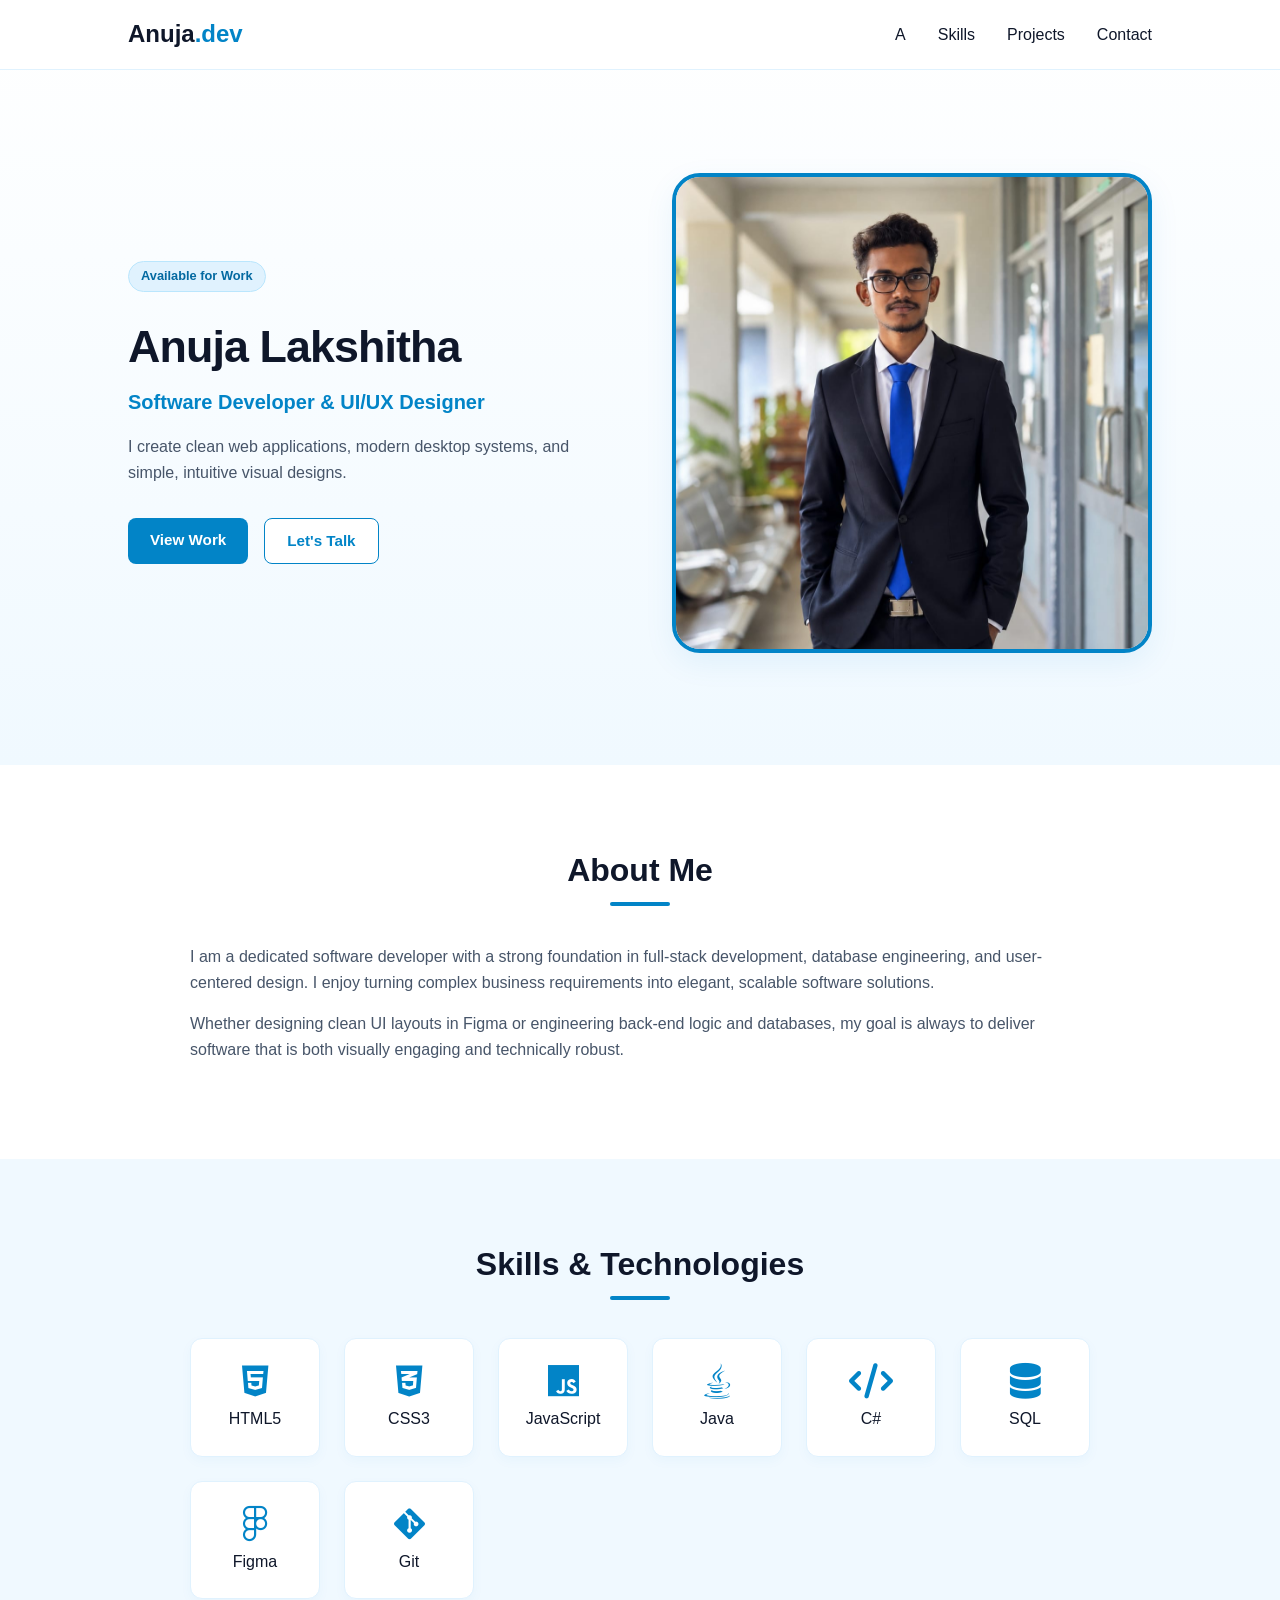
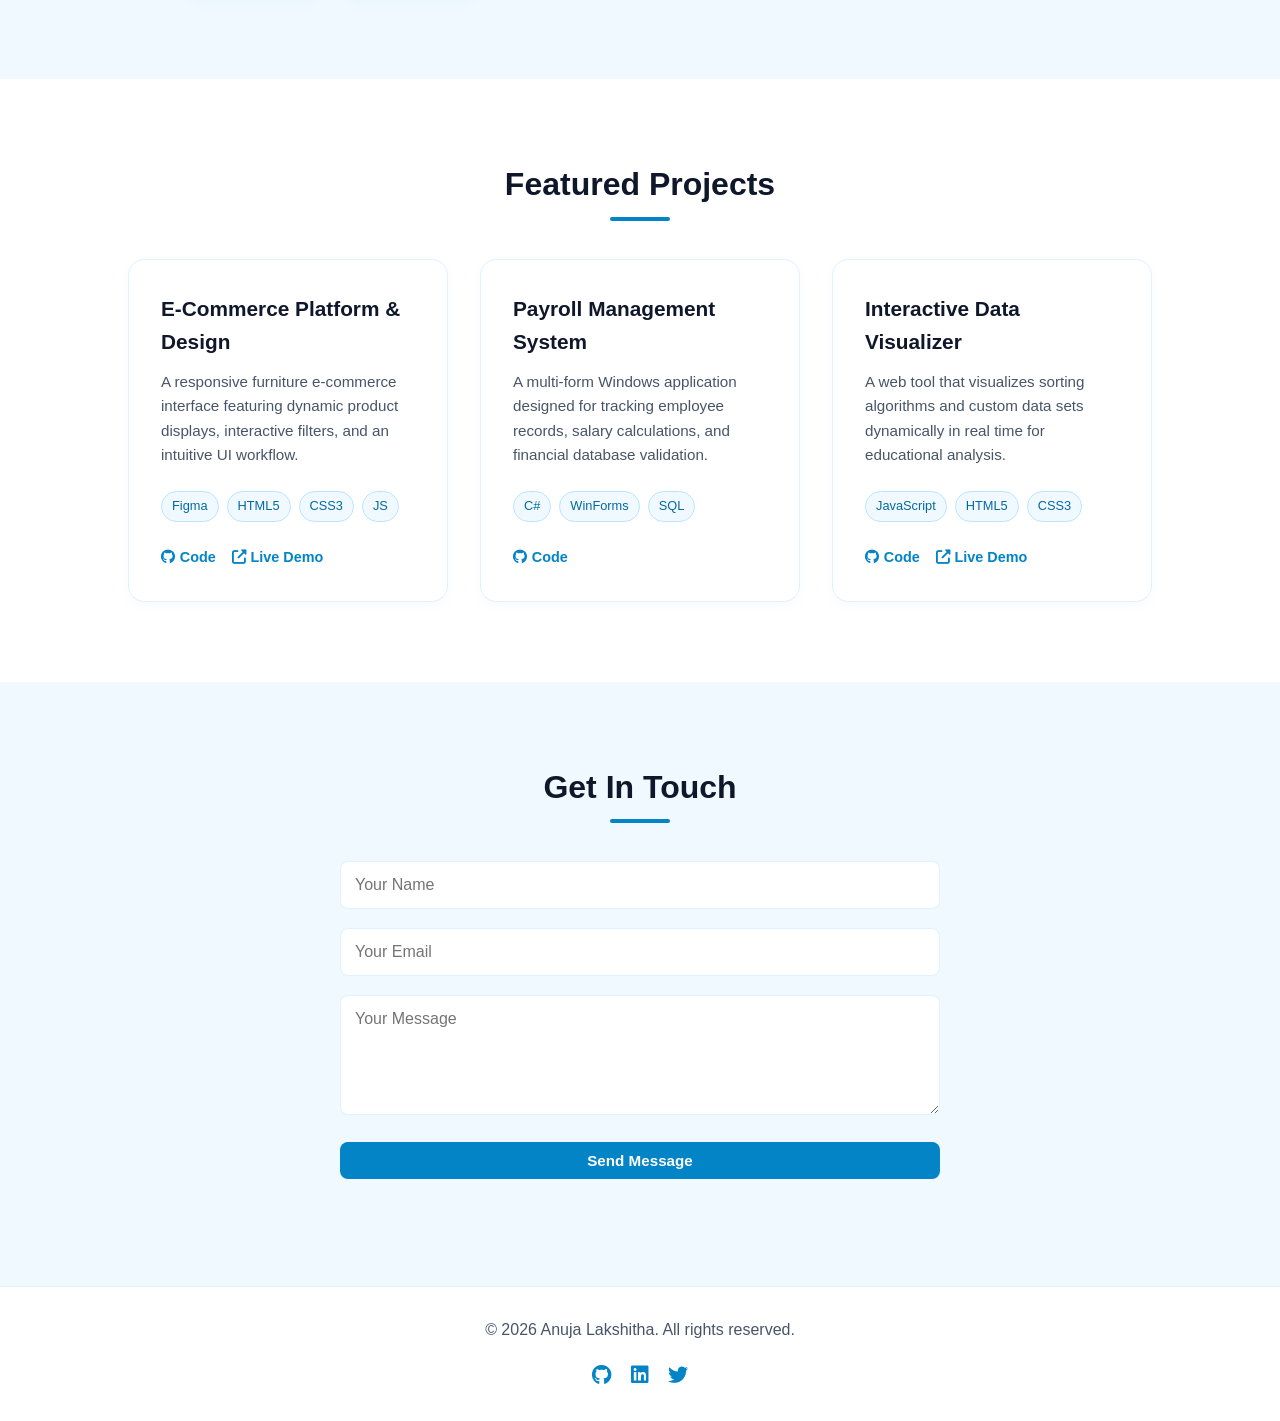
==== portfolio.html @ 323784c6 "first commit" ====
<!DOCTYPE html>
<html lang="en">
<head>
  <meta charset="UTF-8">
  <meta name="viewport" content="width=device-width, initial-scale=1.0">
  <title>Anuja Lakshitha | Developer & UI/UX Designer</title>
  
  <!-- CSS Stylesheet -->
  <link rel="stylesheet" href="portfolio.css">
  
  <!-- Font Awesome Icons -->
  <link rel="stylesheet" href="https://cdnjs.cloudflare.com/ajax/libs/font-awesome/6.4.0/css/all.min.css">
</head>
<body>

  <!-- Navigation Bar -->
  <header class="navbar">
    <a href="#hero" class="logo">Anuja<span class="highlight">.dev</span></a>
    <nav>
      <ul class="nav-links" id="nav-links">
        <li><a href="#about">A</a></li>
        <li><a href="#skills">Skills</a></li>
        <li><a href="#projects">Projects</a></li>
        <li><a href="#contact">Contact</a></li>
      </ul>
    </nav>
    <div class="hamburger" id="hamburger">
      <i class="fas fa-bars"></i>
    </div>
  </header>

  <!-- Hero Section -->
  <section id="hero" class="hero">
    <div class="hero-container">
      
      <!-- Text Content -->
      <div class="hero-content">
        <span class="hero-badge">Available for Work</span>
        <h1>Anuja Lakshitha</h1>
        <p class="tagline">Software Developer & UI/UX Designer</p>
        <p class="hero-desc">
          I create clean web applications, modern desktop systems, and simple, intuitive visual designs.
        </p>
        <div class="hero-actions">
          <a href="#projects" class="btn primary-btn">View Work</a>
          <a href="#contact" class="btn outline-btn">Let's Talk</a>
        </div>
      </div>

      <!-- Doubled Hero DP Card -->
      <div class="dp-card">
        <img src="Anuja.jpeg" alt="Anuja Lakshitha" class="dp-img">
      </div>

    </div>
  </section>

  <!-- About Me Section -->
  <section id="about" class="section">
    <h2 class="section-title">About Me</h2>
    <div class="about-container">
      <div class="about-text">
        <p>
          I am a dedicated software developer with a strong foundation in full-stack development, database engineering, and user-centered design. I enjoy turning complex business requirements into elegant, scalable software solutions.
        </p>
        <p>
          Whether designing clean UI layouts in Figma or engineering back-end logic and databases, my goal is always to deliver software that is both visually engaging and technically robust.
        </p>
      </div>
    </div>
  </section>

  <!-- Skills & Technologies -->
  <section id="skills" class="section bg-alt">
    <h2 class="section-title">Skills & Technologies</h2>
    <div class="skills-grid">
      <div class="skill-card"><i class="fab fa-html5"></i><span>HTML5</span></div>
      <div class="skill-card"><i class="fab fa-css3-alt"></i><span>CSS3</span></div>
      <div class="skill-card"><i class="fab fa-js"></i><span>JavaScript</span></div>
      <div class="skill-card"><i class="fab fa-java"></i><span>Java</span></div>
      <div class="skill-card"><i class="fas fa-code"></i><span>C#</span></div>
      <div class="skill-card"><i class="fas fa-database"></i><span>SQL</span></div>
      <div class="skill-card"><i class="fab fa-figma"></i><span>Figma</span></div>
      <div class="skill-card"><i class="fab fa-git-alt"></i><span>Git</span></div>
    </div>
  </section>

  <!-- Featured Projects -->
  <section id="projects" class="section">
    <h2 class="section-title">Featured Projects</h2>
    <div class="projects-grid">
      
      <!-- Project Card 1 -->
      <div class="project-card">
        <div class="project-info">
          <h3>E-Commerce Platform & Design</h3>
          <p>A responsive furniture e-commerce interface featuring dynamic product displays, interactive filters, and an intuitive UI workflow.</p>
          <div class="tech-tags">
            <span>Figma</span>
            <span>HTML5</span>
            <span>CSS3</span>
            <span>JS</span>
          </div>
          <div class="project-links">
            <a href="#" class="project-btn"><i class="fab fa-github"></i> Code</a>
            <a href="#" class="project-btn"><i class="fas fa-external-link-alt"></i> Live Demo</a>
          </div>
        </div>
      </div>

      <!-- Project Card 2 -->
      <div class="project-card">
        <div class="project-info">
          <h3>Payroll Management System</h3>
          <p>A multi-form Windows application designed for tracking employee records, salary calculations, and financial database validation.</p>
          <div class="tech-tags">
            <span>C#</span>
            <span>WinForms</span>
            <span>SQL</span>
          </div>
          <div class="project-links">
            <a href="#" class="project-btn"><i class="fab fa-github"></i> Code</a>
          </div>
        </div>
      </div>

      <!-- Project Card 3 -->
      <div class="project-card">
        <div class="project-info">
          <h3>Interactive Data Visualizer</h3>
          <p>A web tool that visualizes sorting algorithms and custom data sets dynamically in real time for educational analysis.</p>
          <div class="tech-tags">
            <span>JavaScript</span>
            <span>HTML5</span>
            <span>CSS3</span>
          </div>
          <div class="project-links">
            <a href="#" class="project-btn"><i class="fab fa-github"></i> Code</a>
            <a href="#" class="project-btn"><i class="fas fa-external-link-alt"></i> Live Demo</a>
          </div>
        </div>
      </div>

    </div>
  </section>

  <!-- Contact Section -->
  <section id="contact" class="section bg-alt">
    <h2 class="section-title">Get In Touch</h2>
    <div class="contact-container">
      <form id="contact-form" class="contact-form">
        <div class="form-group">
          <input type="text" id="name" placeholder="Your Name" required>
        </div>
        <div class="form-group">
          <input type="email" id="email" placeholder="Your Email" required>
        </div>
        <div class="form-group">
          <textarea id="message" rows="5" placeholder="Your Message" required></textarea>
        </div>
        <button type="submit" class="btn primary-btn btn-block">Send Message</button>
        <p id="form-status" class="form-status"></p>
      </form>
    </div>
  </section>

  <!-- Footer -->
  <footer>
    <p>&copy; 2026 Anuja Lakshitha. All rights reserved.</p>
    <div class="social-links">
      <a href="#" aria-label="GitHub"><i class="fab fa-github"></i></a>
      <a href="#" aria-label="LinkedIn"><i class="fab fa-linkedin"></i></a>
      <a href="#" aria-label="Twitter"><i class="fab fa-twitter"></i></a>
    </div>
  </footer>

  <!-- JavaScript File -->
  <script src="script.js"></script>
</body>
</html>
---- portfolio.css ----
/* ==========================================================================
   Global Reset & Color Variables (Blue & White Mix Theme)
   ========================================================================== */
:root {
  --primary-color: #0284c7;       /* Vibrant Sky Blue */
  --primary-hover: #0369a1;       /* Deep Royal Blue */
  --bg-color: #ffffff;            /* Pure White */
  --bg-alt: #f0f9ff;             /* Ice / Soft Blue Tint */
  --text-color: #0f172a;          /* Dark Slate Text */
  --text-light: #475569;         /* Medium Gray Text */
  --card-bg: #ffffff;           /* White Card Background */
  --border-color: #e0f2fe;       /* Light Blue Border */
  --shadow: 0 10px 30px rgba(2, 132, 199, 0.08); /* Soft Blue Tint Shadow */
  --transition: all 0.3s ease;
}

* {
  margin: 0;
  padding: 0;
  box-sizing: border-box;
}

html {
  scroll-behavior: smooth;
  font-family: 'Segoe UI', Tahoma, Geneva, Verdana, sans-serif;
  color: var(--text-color);
  background-color: var(--bg-color);
}

body {
  line-height: 1.6;
}

/* ==========================================================================
   Navigation
   ========================================================================== */
.navbar {
  position: fixed;
  top: 0;
  width: 100%;
  height: 70px;
  background: rgba(255, 255, 255, 0.95);
  backdrop-filter: blur(8px);
  display: flex;
  justify-content: space-between;
  align-items: center;
  padding: 0 10%;
  z-index: 1000;
  border-bottom: 1px solid var(--border-color);
  transition: var(--transition);
}

.navbar.scrolled {
  box-shadow: 0 4px 20px rgba(2, 132, 199, 0.1);
}

.logo {
  font-size: 1.5rem;
  font-weight: 700;
  text-decoration: none;
  color: var(--text-color);
}

.highlight {
  color: var(--primary-color);
}

.nav-links {
  display: flex;
  list-style: none;
  gap: 2rem;
}

.nav-links a {
  text-decoration: none;
  color: var(--text-color);
  font-weight: 500;
  transition: var(--transition);
}

.nav-links a:hover {
  color: var(--primary-color);
}

.hamburger {
  display: none;
  font-size: 1.5rem;
  color: var(--primary-color);
  cursor: pointer;
}

/* ==========================================================================
   Hero Section (2x Doubled DP Size)
   ========================================================================== */
.hero {
  min-height: 85vh;
  display: flex;
  align-items: center;
  padding: 120px 10% 60px;
  background: linear-gradient(180deg, #ffffff 0%, var(--bg-alt) 100%);
}

.hero-container {
  display: flex;
  align-items: center;
  justify-content: space-between;
  width: 100%;
  max-width: 1200px;
  margin: 0 auto;
  gap: 3rem;
}

.hero-content {
  max-width: 540px;
}

.hero-badge {
  display: inline-block;
  font-size: 0.8rem;
  font-weight: 600;
  color: var(--primary-hover);
  background-color: #e0f2fe;
  border: 1px solid #bae6fd;
  padding: 4px 12px;
  border-radius: 20px;
  margin-bottom: 1.2rem;
}

.hero-content h1 {
  font-size: 2.8rem;
  font-weight: 700;
  color: var(--text-color);
  letter-spacing: -0.02em;
  margin-bottom: 0.25rem;
}

.tagline {
  font-size: 1.25rem;
  font-weight: 600;
  color: var(--primary-color);
  margin-bottom: 1rem;
}

.hero-desc {
  font-size: 1rem;
  color: var(--text-light);
  line-height: 1.6;
  margin-bottom: 2rem;
}

.hero-actions {
  display: flex;
  gap: 1rem;
}

.btn {
  padding: 10px 22px;
  font-size: 0.95rem;
  font-weight: 600;
  border-radius: 8px;
  text-decoration: none;
  transition: var(--transition);
  display: inline-block;
  cursor: pointer;
  border: none;
}

.primary-btn {
  background-color: var(--primary-color);
  color: #ffffff;
}

.primary-btn:hover {
  background-color: var(--primary-hover);
  box-shadow: 0 4px 12px rgba(2, 132, 199, 0.3);
}

.outline-btn {
  background-color: #ffffff;
  color: var(--primary-color);
  border: 1px solid var(--primary-color);
}

.outline-btn:hover {
  background-color: #e0f2fe;
}

/* 2x Large Hero DP Card */
.dp-card {
  width: 480px;
  height: 480px;
  border-radius: 28px;
  overflow: hidden;
  box-shadow: var(--shadow);
  border: 4px solid var(--primary-color);
  flex-shrink: 0;
  background-color: #ffffff;
}

.dp-img {
  width: 100%;
  height: 100%;
  object-fit: cover;
}

/* ==========================================================================
   Sections Common Styling
   ========================================================================== */
.section {
  padding: 80px 10%;
}

.bg-alt {
  background-color: var(--bg-alt);
}

.section-title {
  text-align: center;
  font-size: 2rem;
  margin-bottom: 3rem;
  position: relative;
  color: var(--text-color);
}

.section-title::after {
  content: '';
  width: 60px;
  height: 4px;
  background-color: var(--primary-color);
  position: absolute;
  bottom: -10px;
  left: 50%;
  transform: translateX(-50%);
  border-radius: 2px;
}

/* ==========================================================================
   About Section (Standard DP Size)
   ========================================================================== */
.about-container {
  display: flex;
  align-items: center;
  gap: 2.5rem;
  max-width: 900px;
  margin: 0 auto;
}

/* Standard/Small About DP Box */
.dp-box-wrapper-sm .dp-box {
  width: 200px;
  height: 220px;
  padding: 8px;
  border-radius: 16px;
  background: var(--card-bg);
  border: 2px solid var(--border-color);
  box-shadow: var(--shadow);
  flex-shrink: 0;
}

.dp-box .dp-image {
  width: 100%;
  height: 100%;
  object-fit: cover;
  border-radius: 10px;
}

.about-text p {
  margin-bottom: 1rem;
  color: var(--text-light);
}

/* ==========================================================================
   Skills Section
   ========================================================================== */
.skills-grid {
  display: grid;
  grid-template-columns: repeat(auto-fit, minmax(130px, 1fr));
  gap: 1.5rem;
  max-width: 900px;
  margin: 0 auto;
}

.skill-card {
  background: var(--card-bg);
  padding: 1.5rem;
  border-radius: 12px;
  text-align: center;
  border: 1px solid var(--border-color);
  box-shadow: 0 4px 12px rgba(2, 132, 199, 0.04);
  transition: var(--transition);
  display: flex;
  flex-direction: column;
  align-items: center;
  gap: 0.5rem;
}

.skill-card i {
  font-size: 2.2rem;
  color: var(--primary-color);
}

.skill-card span {
  font-weight: 500;
  color: var(--text-color);
}

.skill-card:hover {
  transform: translateY(-5px);
  border-color: var(--primary-color);
  box-shadow: var(--shadow);
}

/* ==========================================================================
   Projects Section
   ========================================================================== */
.projects-grid {
  display: grid;
  grid-template-columns: repeat(auto-fit, minmax(300px, 1fr));
  gap: 2rem;
}

.project-card {
  background: var(--card-bg);
  border: 1px solid var(--border-color);
  border-radius: 16px;
  padding: 2rem;
  box-shadow: 0 4px 12px rgba(2, 132, 199, 0.04);
  transition: var(--transition);
  display: flex;
  flex-direction: column;
  justify-content: space-between;
}

.project-card:hover {
  transform: translateY(-5px);
  border-color: var(--primary-color);
  box-shadow: var(--shadow);
}

.project-info h3 {
  font-size: 1.3rem;
  margin-bottom: 0.75rem;
  color: var(--text-color);
}

.project-info p {
  color: var(--text-light);
  font-size: 0.95rem;
  margin-bottom: 1.5rem;
}

.tech-tags {
  display: flex;
  flex-wrap: wrap;
  gap: 0.5rem;
  margin-bottom: 1.5rem;
}

.tech-tags span {
  background: var(--bg-alt);
  border: 1px solid #bae6fd;
  font-size: 0.8rem;
  padding: 4px 10px;
  border-radius: 20px;
  color: var(--primary-hover);
  font-weight: 500;
}

.project-links {
  display: flex;
  gap: 1rem;
}

.project-btn {
  text-decoration: none;
  font-size: 0.9rem;
  color: var(--primary-color);
  font-weight: 600;
  display: flex;
  align-items: center;
  gap: 0.3rem;
  transition: var(--transition);
}

.project-btn:hover {
  color: var(--primary-hover);
}

/* ==========================================================================
   Contact Section
   ========================================================================== */
.contact-container {
  max-width: 600px;
  margin: 0 auto;
}

.contact-form {
  display: flex;
  flex-direction: column;
  gap: 1.2rem;
}

.form-group input,
.form-group textarea {
  width: 100%;
  padding: 14px;
  border-radius: 8px;
  border: 1px solid var(--border-color);
  background-color: #ffffff;
  font-family: inherit;
  font-size: 1rem;
  outline: none;
  transition: var(--transition);
}

.form-group input:focus,
.form-group textarea:focus {
  border-color: var(--primary-color);
  box-shadow: 0 0 0 3px rgba(2, 132, 199, 0.15);
}

.btn-block {
  width: 100%;
}

.form-status {
  text-align: center;
  font-size: 0.95rem;
  font-weight: 500;
  margin-top: 0.5rem;
}

/* ==========================================================================
   Footer
   ========================================================================== */
footer {
  padding: 30px 10%;
  text-align: center;
  background-color: #ffffff;
  border-top: 1px solid var(--border-color);
  display: flex;
  flex-direction: column;
  align-items: center;
  gap: 1rem;
}

footer p {
  color: var(--text-light);
}

.social-links {
  display: flex;
  gap: 1.2rem;
}

.social-links a {
  color: var(--primary-color);
  font-size: 1.25rem;
  transition: var(--transition);
}

.social-links a:hover {
  color: var(--primary-hover);
  transform: translateY(-2px);
}

/* ==========================================================================
   Responsive Layouts
   ========================================================================== */
@media (max-width: 1024px) {
  .dp-card {
    width: 360px;
    height: 360px;
  }
}

@media (max-width: 820px) {
  .hero-container,
  .about-container {
    flex-direction: column-reverse;
    text-align: center;
    gap: 2rem;
  }

  .hero-content {
    max-width: 100%;
  }

  .hero-actions {
    justify-content: center;
  }

  .dp-card {
    width: 280px;
    height: 280px;
  }
}

@media (max-width: 768px) {
  .hamburger {
    display: block;
  }

  .nav-links {
    display: none;
    position: absolute;
    top: 70px;
    left: 0;
    width: 100%;
    background: #ffffff;
    flex-direction: column;
    padding: 1.5rem 0;
    text-align: center;
    border-bottom: 1px solid var(--border-color);
    box-shadow: 0 10px 15px rgba(2, 132, 199, 0.08);
  }

  .nav-links.active {
    display: flex;
  }

  .hero-content h1 {
    font-size: 2.2rem;
  }
}
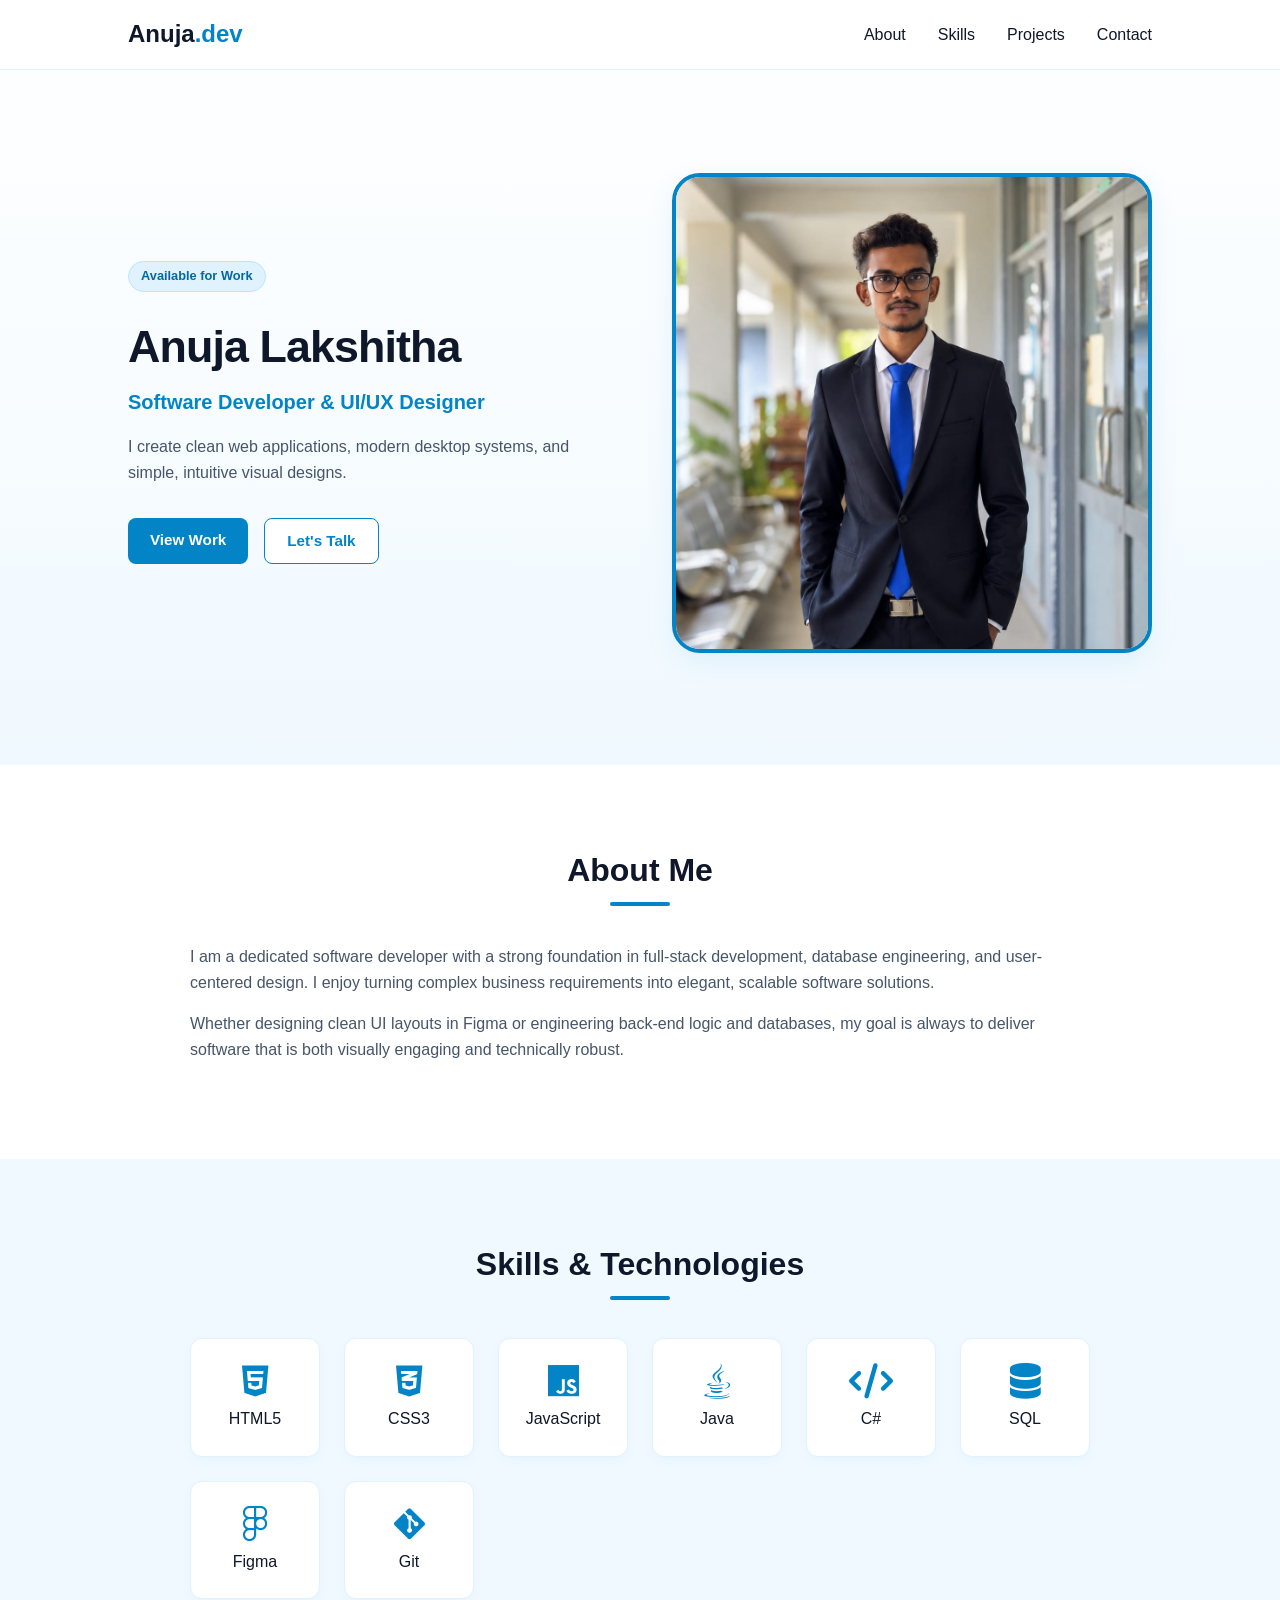
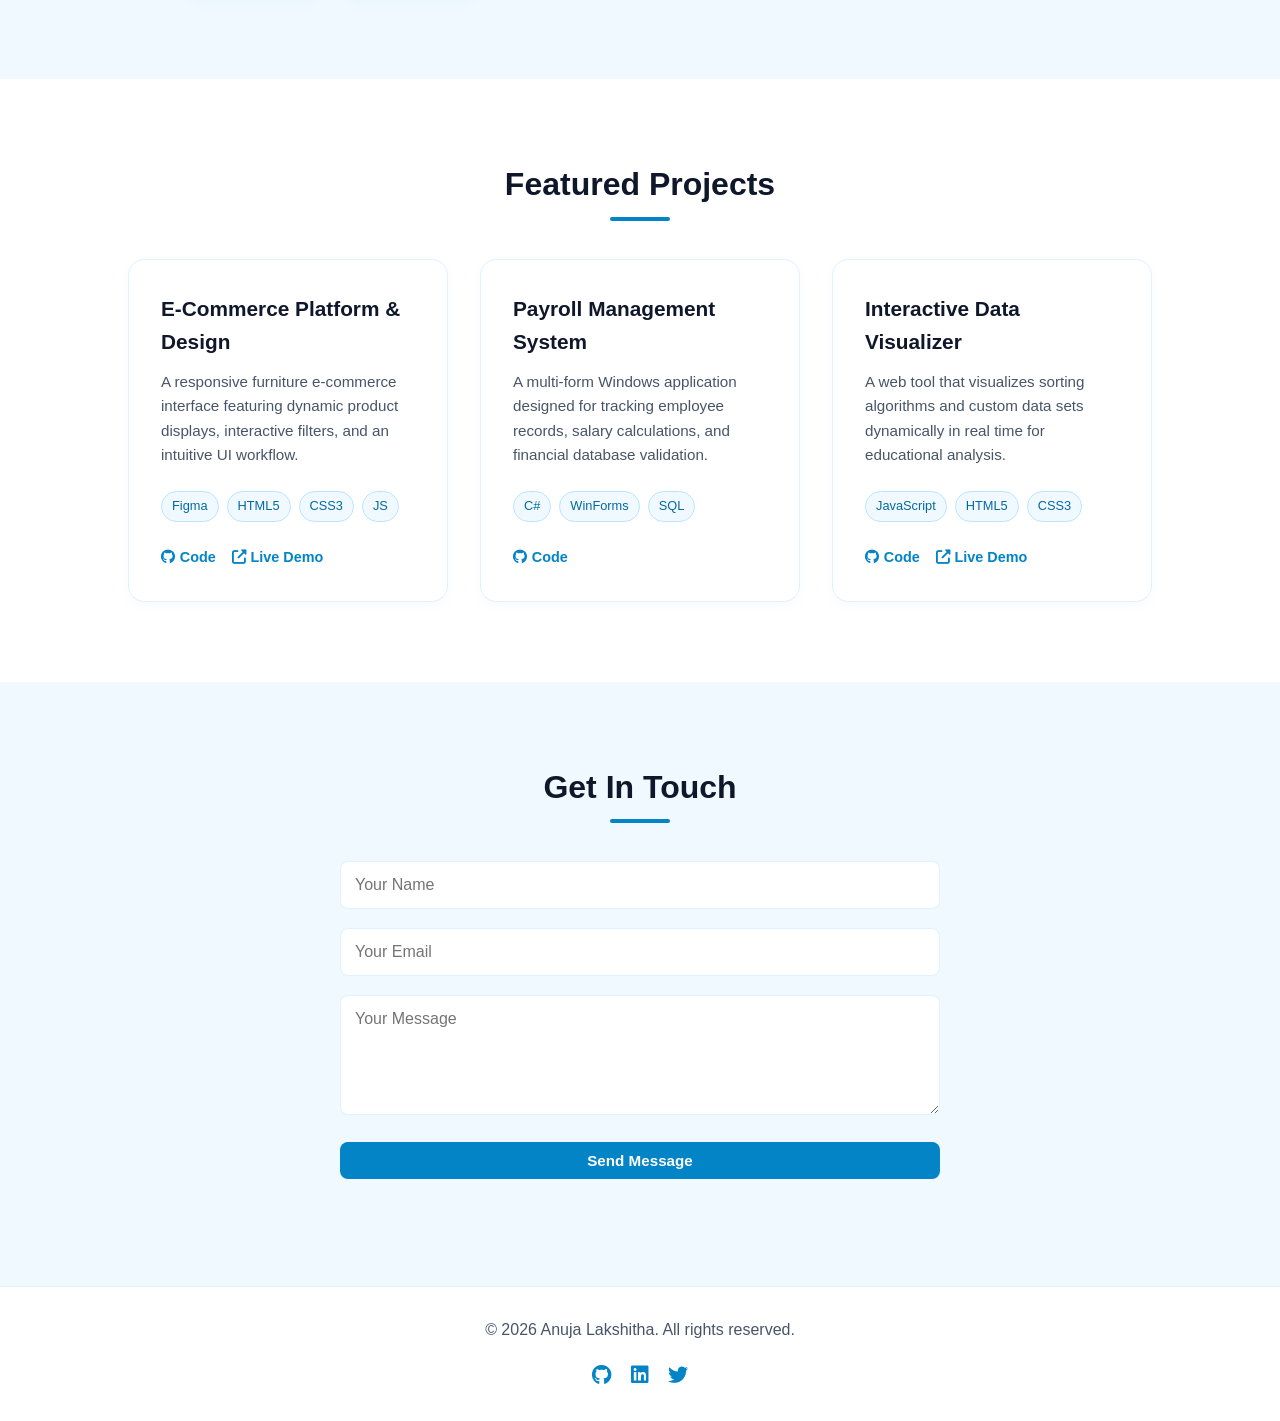
==== commit 9bcc13aa: "update nav bar" ====
--- a/portfolio.html
+++ b/portfolio.html
@@ -18,7 +18,7 @@
     <a href="#hero" class="logo">Anuja<span class="highlight">.dev</span></a>
     <nav>
       <ul class="nav-links" id="nav-links">
-        <li><a href="#about">A</a></li>
+        <li><a href="#about">About</a></li>
         <li><a href="#skills">Skills</a></li>
         <li><a href="#projects">Projects</a></li>
         <li><a href="#contact">Contact</a></li>
